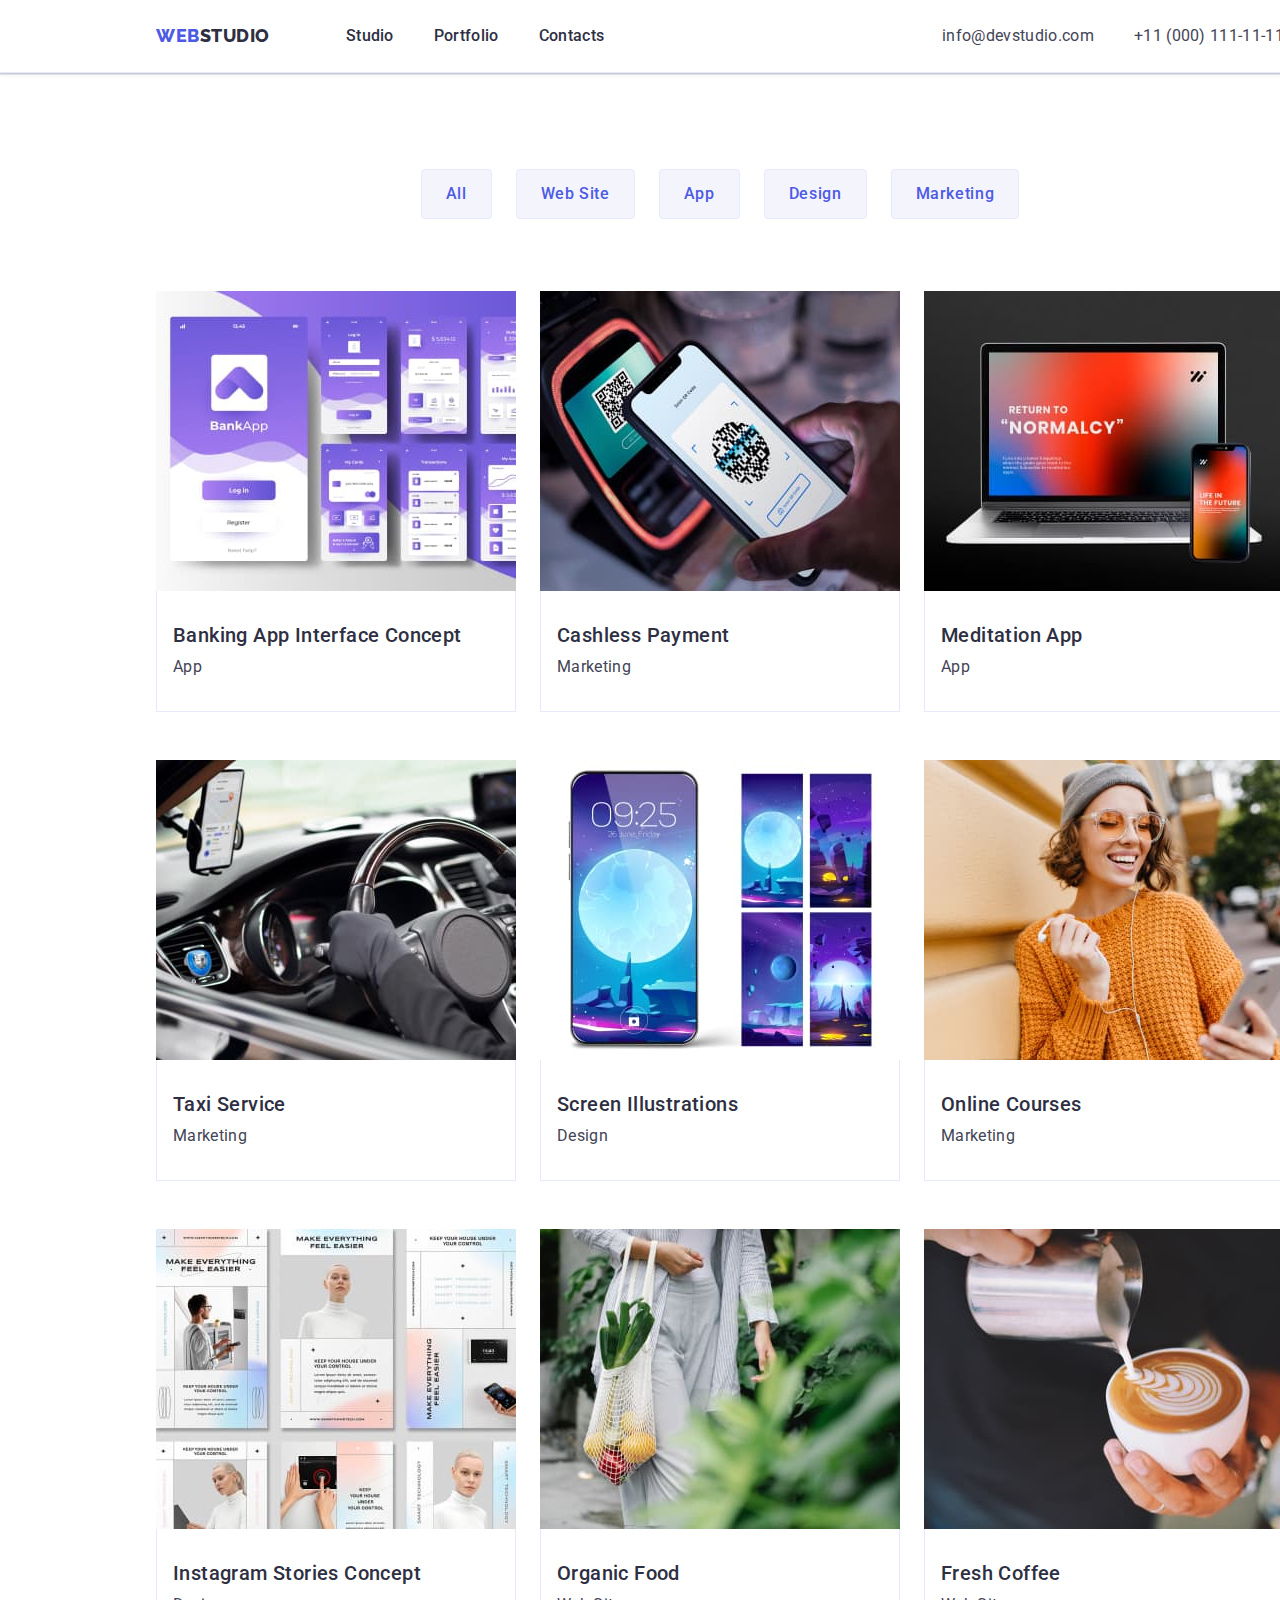
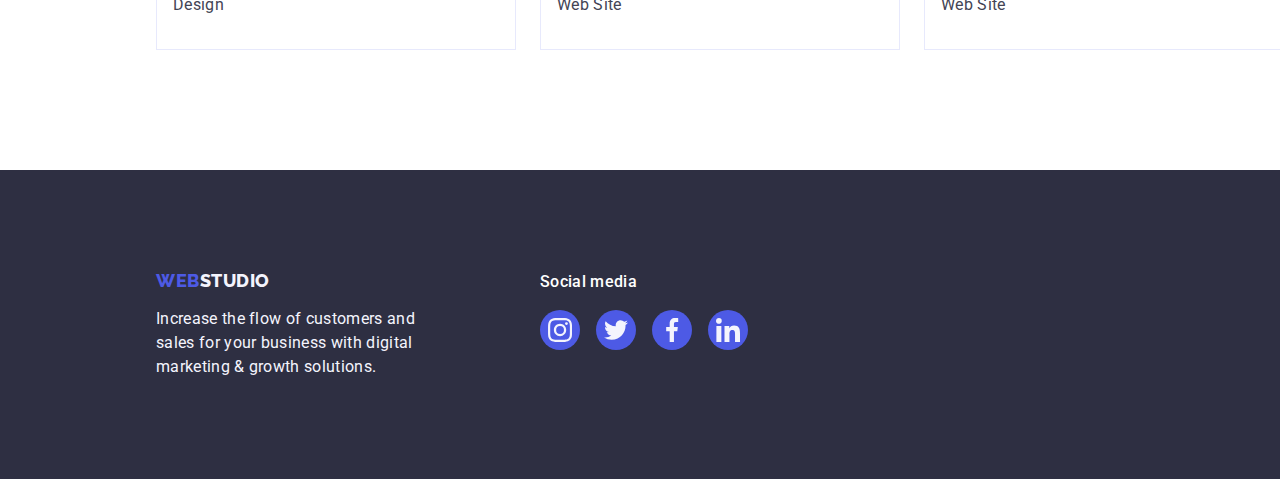
==== portfolio.html @ 5f02b722 "Initial commit" ====
<!DOCTYPE html>
<html lang="en">
  <head>
    <meta charset="UTF-8" />
    <meta http-equiv="X-UA-Compatible" content="IE=edge" />
    <meta name="viewport" content="width=device-width, initial-scale=1.0" />
    <link
      rel="stylesheet"
      href="https://cdnjs.cloudflare.com/ajax/libs/modern-normalize/1.0.0/modern-normalize.min.css"
    />
    <link rel="stylesheet" href="./css/styles.css" />
    <link rel="preconnect" href="https://fonts.googleapis.com" />
    <link rel="preconnect" href="https://fonts.gstatic.com" crossorigin />
    <link
      href="https://fonts.googleapis.com/css2?family=Raleway:wght@800&family=Roboto:wght@400;500;700;900&display=swap"
      rel="stylesheet"
    />
    <title>Document</title>
  </head>
  <body>
    <!-- Header-section -->

    <div class="body-container">
      <header class="header">
        <div class="header-items container">
          <nav class="header-nav">
            <a href="./index.html" class="logo link"
              >Web<span class="logo-studio">Studio</span>
            </a>
            <ul class="nav-list list">
              <li><a href="./index.html" class="link nav-link">Studio</a></li>
              <li>
                <a href="./portfolio.html" class="link nav-link">Portfolio</a>
              </li>
              <li><a href="" class="link nav-link">Contacts</a></li>
            </ul>
          </nav>
          <address class="header-address">
            <ul class="address-list list">
              <li>
                <a href="mailto:info@devstudio.com" class="link address-link"
                  >info@devstudio.com</a
                >
              </li>
              <li>
                <a href="tel:+110001111111" class="link address-link"
                  >+11 (000) 111-11-11</a
                >
              </li>
            </ul>
          </address>
        </div>
      </header>

      <main>
        <!-- Filter Buttons -->

        <section class="filter-button-section">
          <div class="container">
            <h1 hidden>Portfolio</h1>

            <ul class="list filter-button-list">
              <li><button type="button" class="filter-btn">All</button></li>
              <li>
                <button type="button" class="filter-btn">Web Site</button>
              </li>
              <li><button type="button" class="filter-btn">App</button></li>
              <li><button type="button" class="filter-btn">Design</button></li>
              <li>
                <button type="button" class="filter-btn">Marketing</button>
              </li>
            </ul>

            <ul class="list portfolio-card-list">
              <li class="portfolio-card-item">
                <a href="" class="link portfolio-link">
                  <img
                    src="./images/row-1-pc-1-img-1.jpg"
                    alt="banking-app-interface-concept"
                    width="360"
                    height="300"
                  />
                  <div class="card-item-link">
                    <h2 class="portfolio-item-title">
                      Banking App Interface Concept
                    </h2>
                    <p class="text card-text">App</p>
                  </div>
                </a>
              </li>

              <li class="portfolio-card-item">
                <a href="" class="link portfolio-link">
                  <img
                    src="./images/row-1-pc-2-img-2.jpg"
                    alt="cachless-payment"
                    width="360"
                    height="300"
                  />
                  <div class="card-item-link">
                    <h2 class="portfolio-item-title">Cashless Payment</h2>
                    <p class="text card-text">Marketing</p>
                  </div>
                </a>
              </li>
              <li class="portfolio-card-item">
                <a href="" class="link portfolio-link">
                  <img
                    src="./images/row-1-pc-3-img-3.jpg"
                    alt="meditation-app"
                    width="360"
                    height="300"
                  />
                  <div class="card-item-link">
                    <h2 class="portfolio-item-title">Meditation App</h2>
                    <p class="text card-text">App</p>
                  </div>
                </a>
              </li>
              <li class="portfolio-card-item">
                <a href="" class="link portfolio-link">
                  <img
                    src="./images/row-2-pc-1-img-1.jpg"
                    alt="taxi-service"
                    width="360"
                    height="300"
                  />
                  <div class="card-item-link">
                    <h2 class="portfolio-item-title">Taxi Service</h2>
                    <p class="text card-text">Marketing</p>
                  </div>
                </a>
              </li>
              <li class="portfolio-card-item">
                <a href="" class="link portfolio-link">
                  <img
                    src="./images/row-2-pc-2-img-2.jpg"
                    alt="screen-illustrations"
                    width="360"
                    height="300"
                  />
                  <div class="card-item-link">
                    <h2 class="portfolio-item-title">Screen Illustrations</h2>
                    <p class="text card-text">Design</p>
                  </div>
                </a>
              </li>
              <li class="portfolio-card-item">
                <a href="" class="link portfolio-link">
                  <img
                    src="./images/row-2-pc-3-img-3.jpg"
                    alt="online-courses"
                    width="360"
                    height="300"
                  />
                  <div class="card-item-link">
                    <h2 class="portfolio-item-title">Online Courses</h2>
                    <p class="text card-text">Marketing</p>
                  </div>
                </a>
              </li>
              <li class="portfolio-card-item">
                <a href="" class="link portfolio-link">
                  <img
                    src="./images/row-3-pc-1-img-1.jpg"
                    alt="instagram-stories-concept"
                    width="360"
                    height="300"
                  />
                  <div class="card-item-link">
                    <h2 class="portfolio-item-title">
                      Instagram Stories Concept
                    </h2>
                    <p class="text card-text">Design</p>
                  </div>
                </a>
              </li>
              <li class="portfolio-card-item">
                <a href="" class="link portfolio-link">
                  <img
                    src="./images/row-3-pc-2-img-2.jpg"
                    alt="organic-food"
                    width="360"
                    height="300"
                  />
                  <div class="card-item-link">
                    <h2 class="portfolio-item-title">Organic Food</h2>
                    <p class="text card-text">Web Site</p>
                  </div>
                </a>
              </li>
              <li class="portfolio-card-item">
                <a href="" class="link portfolio-link">
                  <img
                    src="./images/row-3-pc-3-img-3.jpg"
                    alt="fresh-coffee"
                    width="360"
                    height="300"
                  />
                  <div class="card-item-link">
                    <h2 class="portfolio-item-title">Fresh Coffee</h2>
                    <p class="text card-text">Web Site</p>
                  </div>
                </a>
              </li>
            </ul>
          </div>
        </section>
      </main>

      <!-- Footer -->

      <footer class="footer">
        <div class="footer-container container">
          <div class="footer-logo-text">
            <a href="./index.html" class="footer-logo link"
              >Web<span class="footer-logo-studio">Studio</span></a
            >
            <p class="text footer-text">
              Increase the flow of customers and sales for your business with
              digital marketing & growth solutions.
            </p>
          </div>

          <div class="footer-social-list">
            <p class="text footer-social-media-text">Social media</p>
            <ul class="footer-icons-list list">
              <li class="social-item">
                <a href="" class="footer-social-link">
                  <svg class="footer-icons" width="24" height="24">
                    <use href="./images/icons.svg#icon-instagram"></use>
                  </svg>
                </a>
              </li>
              <li class="social-item">
                <a href="" class="footer-social-link">
                  <svg class="footer-icons" width="24" height="24">
                    <use href="./images/icons.svg#icon-twitter"></use>
                  </svg>
                </a>
              </li>
              <li class="social-item">
                <a href="" class="footer-social-link">
                  <svg class="footer-icons" width="24" height="24">
                    <use href="./images/icons.svg#icon-facebook"></use>
                  </svg>
                </a>
              </li>
              <li class="social-item">
                <a href="" class="footer-social-link">
                  <svg class="footer-icons" width="24" height="24">
                    <use href="./images/icons.svg#icon-linkedin"></use>
                  </svg>
                </a>
              </li>
            </ul>
          </div>
        </div>
      </footer>
    </div>
  </body>
</html>
---- css/styles.css ----
*,
*::before,
*::after {
  box-sizing: border-box;
}

:root {
  --button-bgc: #4d5ae5;
  --accent-color: #404bbf;
  --dark-color: #2e2f42;
  --text-color: #434455;
  --frame-icon-color: #8e8f99;
  --white-color: #ffffff;
  --light-bgc: #f4f4fd;
  --hairlines: #e7e9fc;
  --green: #31d0aa;
}

body {
  font-family: "Roboto", sans-serif;
  background-color: var(--white-color);
  color: var(--text-color);
}

h1,
h2,
h3,
p {
  margin: 0;
}
.link {
  text-decoration: none;
}

.list {
  list-style: none;
  padding: 0;
  margin: 0;
}

.text {
  font-size: 16px;
  line-height: 1.5;
  letter-spacing: 0.02em;
  color: var(--text-color);
  margin: 0;
}

.section-title {
  font-weight: 700;
  font-size: 36px;
  line-height: 1.1;
  text-align: center;
  letter-spacing: 0.02em;
  text-transform: capitalize;
  color: var(--dark-color);
  margin-bottom: 72px;
}

img {
  display: block;
  max-width: 100%;
  height: auto;
}

.body-container {
  width: 1440px;
  margin: 0 auto;
}

/* HEADER */

.header {
  border-bottom: 1px solid;
  border-bottom-color: var(--hairlines);
  box-shadow: 0px 2px 1px rgba(46, 47, 66, 0.08),
    0px 1px 1px rgba(46, 47, 66, 0.16), 0px 1px 6px rgba(46, 47, 66, 0.08);
}

.header-items {
  display: flex;
  align-items: center;
}

.container {
  width: 1158px;
  margin: 0 auto;
  padding: 0 15px;
}

.header-nav {
  display: flex;
  align-items: center;
}

.logo {
  display: flex;
  font-family: "Raleway", sans-serif;
  font-weight: 800;
  font-size: 18px;
  line-height: 1.17;
  letter-spacing: 0.03em;
  text-transform: uppercase;
  color: var(--button-bgc);
  align-items: center;
  margin-right: 76px;
}

.logo-studio {
  color: var(--dark-color);
}

.nav-list {
  display: flex;
  gap: 40px;
  align-items: center;
}

.nav-link {
  display: block;
  font-weight: 500;
  font-size: 16px;
  line-height: 1.5;
  color: var(--dark-color);
  letter-spacing: 0.02em;
  padding: 24px 0;
}

.header-address {
  display: flex;
  font-style: normal;
  margin-left: auto;
}

.address-list {
  display: flex;
  gap: 40px;
}

.address-link {
  font-size: 16px;
  line-height: 1.5;
  letter-spacing: 0.02em;
  color: var(--text-color);
}

.nav-link:hover,
.nav-link:focus,
.address-link:hover,
.address-link:focus {
  color: var(--accent-color);
}

/* HERO SECTION */

.hero {
  max-width: 1440px;

  background-color: var(--dark-color);
  margin: 0 auto;
  padding: 188px 0;
  background: linear-gradient(rgba(46, 47, 66, 0.7), rgba(46, 47, 66, 0.7)),
    url(../images/background-image-hero/bgi-image-hero.jpg);
  background-repeat: no-repeat;
  background-position: center;
  background-size: cover;
}

.hero-title {
  font-weight: 700;
  font-size: 56px;
  line-height: 1.07;
  max-width: 496px;
  text-align: center;
  letter-spacing: 0.02em;
  color: var(--white-color);
  margin: 0 auto;
}

.hero-button {
  display: block;
  min-width: 169px;
  height: 56px;
  background-color: var(--button-bgc);
  color: var(--white-color);
  font-family: inherit;
  font-weight: 500;
  font-size: 16px;
  line-height: 1.5;
  letter-spacing: 0.04em;
  cursor: pointer;
  box-shadow: 0px 4px 4px rgba(0, 0, 0, 0.15);
  border-radius: 4px;
  border: none;
  padding: 16px 32px;
  margin: 48px auto 0;
}

.hero-button:hover,
.hero-button:focus {
  background-color: var(--accent-color);
}

/* ABOUT SECTION */

.about-section {
  min-width: 1128px;
  padding: 120px 0;
}

.about-section-list {
  display: flex;
  gap: 24px;
}

.about-section-paragraph {
  flex-basis: calc((100% - 72px) / 4);
}

.section-icon {
  display: flex;
  justify-content: center;
  align-items: center;
  background-color: var(--light-bgc);
  border-radius: 4px;
  width: 264px;
  height: 112px;
  margin-bottom: 8px;
}

.about-item-title {
  font-weight: 500;
  font-size: 20px;
  line-height: 1.2;
  letter-spacing: 0.02em;
  color: var(--dark-color);
}

/* PORTFOLIO SECTION */

.portfolio-section {
  padding-bottom: 120px;
}

.portfolio-section-list {
  display: flex;
  gap: 24px;
}

.portfolio-section-card {
  flex-basis: calc((100% - 48px) / 3);
}

/* TEAM SECTION */

.team-section {
  background-color: var(--light-bgc);
  padding: 120px 0;
}

.team-section-list {
  display: flex;
  gap: 24px;
}

.team-item {
  flex-basis: calc((100% - 3 * 24px) / 4);
  text-align: center;
  background-color: var(--white-color);
  box-shadow: 0px 1px 6px rgba(46, 47, 66, 0.08),
    0px 1px 1px rgba(46, 47, 66, 0.16), 0px 2px 1px rgba(46, 47, 66, 0.08);
  border-radius: 0px 0px 4px 4px;
}

.team-member {
  padding: 32px 0;
}

.team-card-title {
  font-weight: 500;
  font-size: 20px;
  line-height: 1.2;
  letter-spacing: 0.02em;
  color: var(--dark-color);
  text-align: center;
  margin-bottom: 8px;
}

.team-member-position {
  text-align: center;
  margin-bottom: 8px;
}

.socials {
  display: flex;
  justify-content: center;
  align-items: center;
  gap: 24px;
}

.socials-link {
  display: flex;
  justify-content: center;
  align-items: center;
  width: 40px;
  height: 40px;
  border-radius: 50%;
  background-color: var(--button-bgc);
  fill: var(--light-bgc);
}

.socials-link:hover,
.socials-link:focus {
  background-color: var(--accent-color);
}

.customers {
  padding: 120px 0;
}

.customers-list {
  display: flex;
  justify-content: center;
  align-items: center;
  gap: 24px;
}

.customers-list-item {
  width: calc((100% - 120px) / 6);
  height: 88px;
}

.customers-item-link {
  display: flex;
  justify-content: center;
  align-items: center;
  border: 1px solid var(--frame-icon-color);
  border-radius: 4px;
  color: var(--frame-icon-color);
  width: 100%;
  height: 100%;
}

.customers-item-link:hover,
.customers-item-link:focus {
  color: var(--accent-color);
  border-color: var(--accent-color);
}

.customers-icon {
  fill: currentColor;
}

/* FOOTER */

.footer {
  background-color: var(--dark-color);
  padding-top: 100px;
  padding-bottom: 100px;
}

.footer-container {
  display: flex;
  align-items: baseline;
}

.footer-logo-text {
  display: block;
  margin-right: 120px;
}

.footer-logo {
  display: inline-block;
  font-family: "Raleway", sans-serif;
  font-weight: 800;
  font-size: 18px;
  line-height: 1.17;
  letter-spacing: 0.03em;
  text-transform: uppercase;
  color: var(--button-bgc);
  margin-bottom: 16px;
}

.footer-logo-studio {
  color: var(--light-bgc);
}

.footer-text {
  max-width: 264px;
  color: var(--light-bgc);
}

.footer-social-media-text {
  font-weight: 500;
  font-size: 16px;
  line-height: 1.5;
  letter-spacing: 0.02em;
  color: var(--white-color);
  margin-bottom: 16px;
}

.footer-social-list {
  width: 208px;
}

.footer-icons-list {
  display: flex;
  gap: 16px;
  align-items: center;
}

.footer-social-link {
  display: flex;
  justify-content: center;
  align-items: center;
  width: 40px;
  height: 40px;
  border-radius: 50%;
  background-color: var(--button-bgc);
}

.footer-social-link:hover,
.footer-social-link:focus {
  background-color: var(--green);
}

.footer-icons {
  fill: var(--light-bgc);
}

/* PORTFOLIO PAGE */

.filter-button-section {
  padding: 96px 0 120px;
}

.filter-button-list {
  display: flex;
  justify-content: center;
  gap: 24px;
  margin-bottom: 72px;
}

.filter-btn {
  padding: 12px 24px;
  background-color: var(--light-bgc);
  border: 1px solid var(--hairlines);
  border-radius: 4px;
  font-family: inherit;
  font-weight: 500;
  font-size: 16px;
  line-height: 1.5;
  letter-spacing: 0.04em;
  color: var(--button-bgc);
  cursor: pointer;
  justify-content: center;
}

.filter-btn:hover,
.filter-btn:focus {
  background-color: var(--accent-color);
  box-shadow: 0px 3px 1px rgba(0, 0, 0, 0.1), 0px 2px 1px rgba(0, 0, 0, 0.08),
    0px 2px 2px rgba(0, 0, 0, 0.12);
  border-color: transparent;
  color: var(--white-color);
}

.portfolio-card-list {
  display: flex;
  flex-wrap: wrap;
  column-gap: 24px;
  row-gap: 48px;
}

.portfolio-card-item {
  width: calc((100% - 48px) / 3);
}

.portfolio-link {
  display: block;
}

.portfolio-link:hover,
.portfolio-link:focus {
  box-shadow: 0px 1px 6px rgba(46, 47, 66, 0.08),
    0px 1px 1px rgba(46, 47, 66, 0.16), 0px 2px 1px rgba(46, 47, 66, 0.08);
}

.card-item-link {
  padding: 32px 16px;
  border: 1px solid var(--hairlines);
  border-top: none;
}

.portfolio-item-title {
  font-weight: 500;
  font-size: 20px;
  line-height: 1.2;
  letter-spacing: 0.02em;
  color: var(--dark-color);
  margin-bottom: 8px;
}
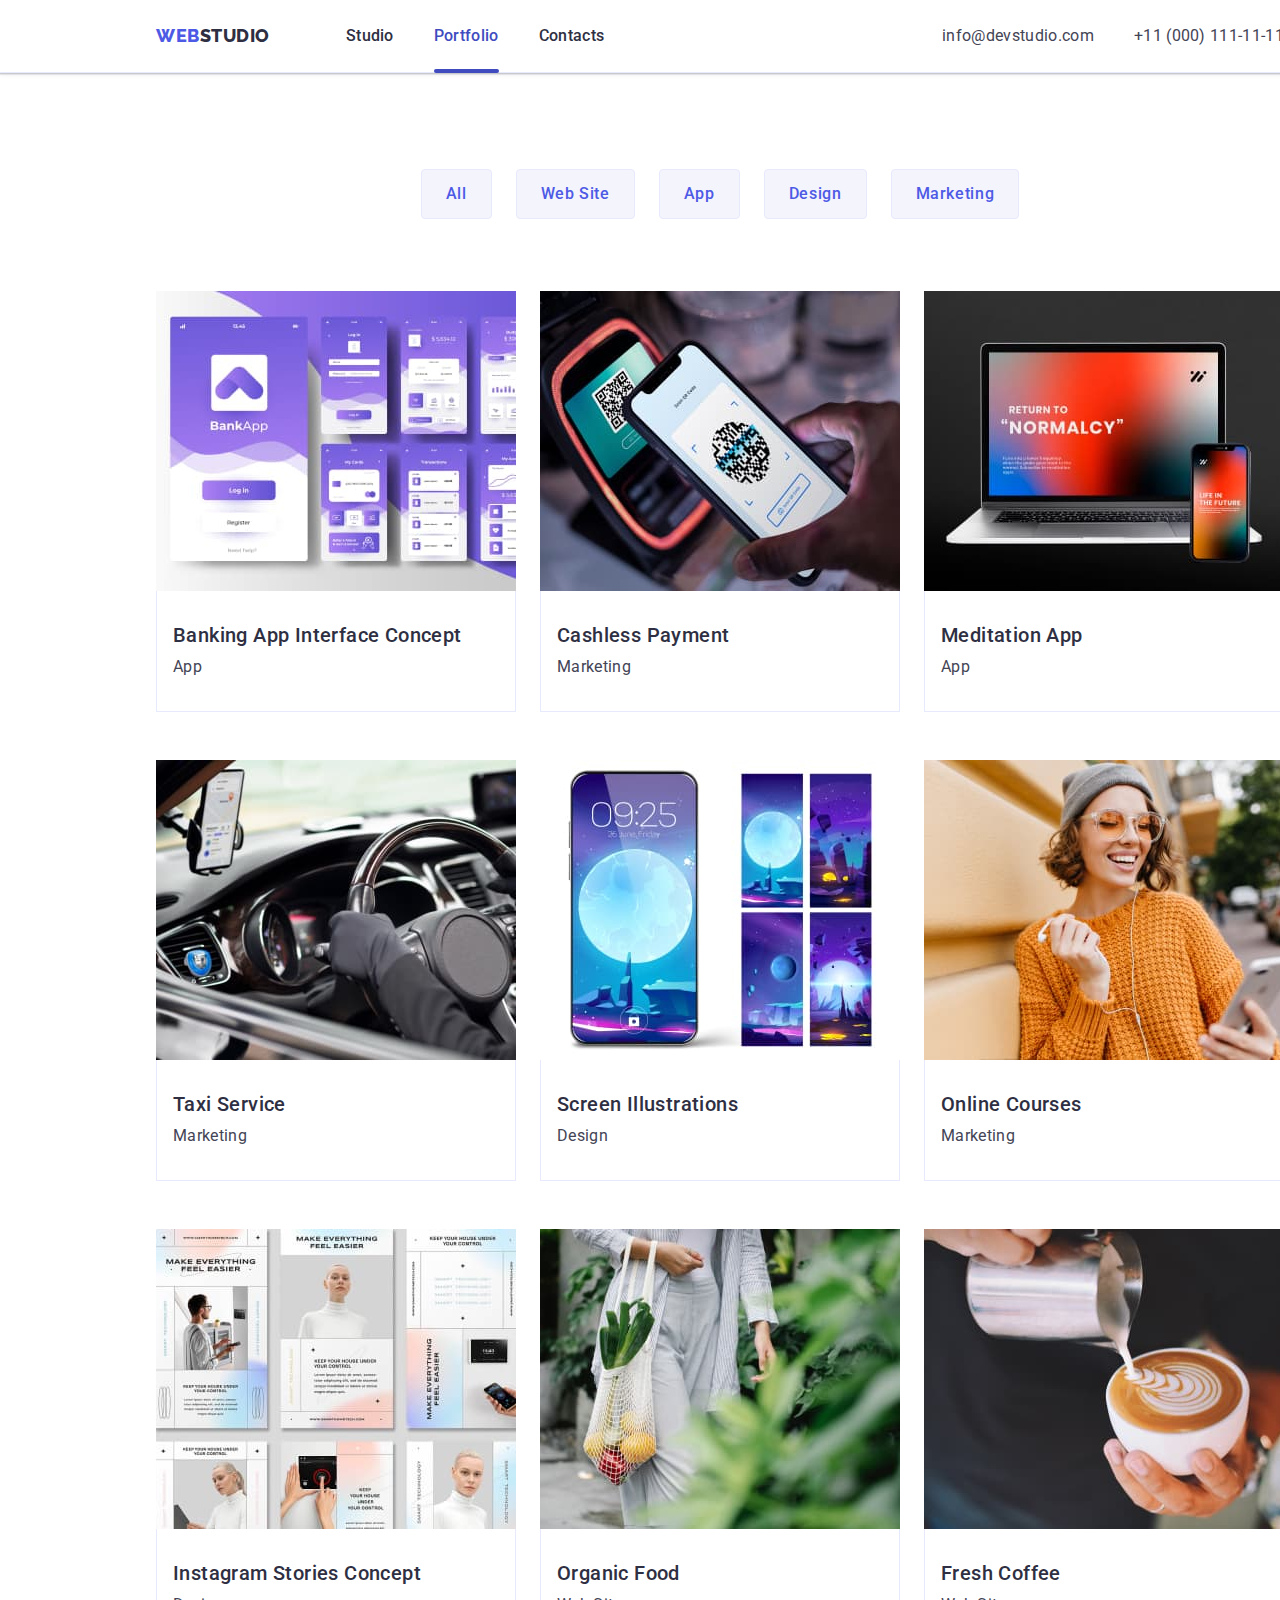
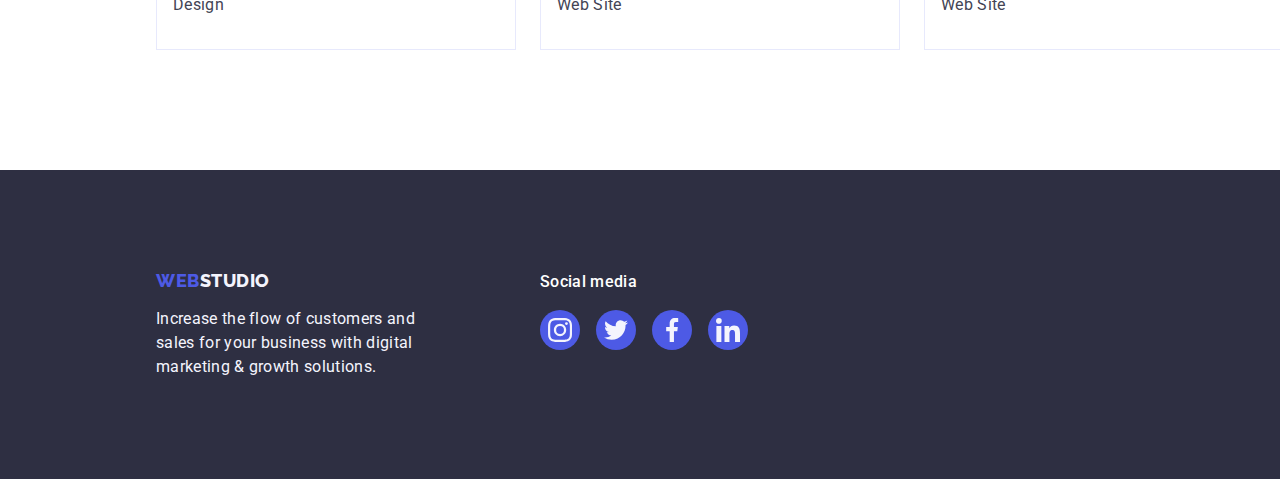
==== commit accd9360: "HW5 before autocheck" ====
--- a/portfolio.html
+++ b/portfolio.html
@@ -30,7 +30,9 @@
             <ul class="nav-list list">
               <li><a href="./index.html" class="link nav-link">Studio</a></li>
               <li>
-                <a href="./portfolio.html" class="link nav-link">Portfolio</a>
+                <a href="./portfolio.html" class="link nav-link active"
+                  >Portfolio</a
+                >
               </li>
               <li><a href="" class="link nav-link">Contacts</a></li>
             </ul>
@@ -74,12 +76,21 @@
             <ul class="list portfolio-card-list">
               <li class="portfolio-card-item">
                 <a href="" class="link portfolio-link">
-                  <img
-                    src="./images/row-1-pc-1-img-1.jpg"
-                    alt="banking-app-interface-concept"
-                    width="360"
-                    height="300"
-                  />
+                  <div class="portfolio-thumb">
+                    <img
+                      src="./images/row-1-pc-1-img-1.jpg"
+                      alt="banking-app-interface-concept"
+                      width="360"
+                      height="300"
+                    />
+                    <div class="overlay">
+                      <p class="overlay-text">
+                        14 Stylish and User-Friendly App Design Concepts · Task
+                        Manager App · Calorie Tracker App · Exotic Fruit
+                        Ecommerce App · Cloud Storage App
+                      </p>
+                    </div>
+                  </div>
                   <div class="card-item-link">
                     <h2 class="portfolio-item-title">
                       Banking App Interface Concept
@@ -91,12 +102,21 @@
 
               <li class="portfolio-card-item">
                 <a href="" class="link portfolio-link">
-                  <img
-                    src="./images/row-1-pc-2-img-2.jpg"
-                    alt="cachless-payment"
-                    width="360"
-                    height="300"
-                  />
+                  <div class="portfolio-thumb">
+                    <img
+                      src="./images/row-1-pc-2-img-2.jpg"
+                      alt="cachless-payment"
+                      width="360"
+                      height="300"
+                    />
+                    <div class="overlay">
+                      <p class="overlay-text">
+                        14 Stylish and User-Friendly App Design Concepts · Task
+                        Manager App · Calorie Tracker App · Exotic Fruit
+                        Ecommerce App · Cloud Storage App
+                      </p>
+                    </div>
+                  </div>
                   <div class="card-item-link">
                     <h2 class="portfolio-item-title">Cashless Payment</h2>
                     <p class="text card-text">Marketing</p>
@@ -105,12 +125,21 @@
               </li>
               <li class="portfolio-card-item">
                 <a href="" class="link portfolio-link">
-                  <img
-                    src="./images/row-1-pc-3-img-3.jpg"
-                    alt="meditation-app"
-                    width="360"
-                    height="300"
-                  />
+                  <div class="portfolio-thumb">
+                    <img
+                      src="./images/row-1-pc-3-img-3.jpg"
+                      alt="meditation-app"
+                      width="360"
+                      height="300"
+                    />
+                    <div class="overlay">
+                      <p class="overlay-text">
+                        14 Stylish and User-Friendly App Design Concepts · Task
+                        Manager App · Calorie Tracker App · Exotic Fruit
+                        Ecommerce App · Cloud Storage App
+                      </p>
+                    </div>
+                  </div>
                   <div class="card-item-link">
                     <h2 class="portfolio-item-title">Meditation App</h2>
                     <p class="text card-text">App</p>
@@ -119,12 +148,21 @@
               </li>
               <li class="portfolio-card-item">
                 <a href="" class="link portfolio-link">
-                  <img
-                    src="./images/row-2-pc-1-img-1.jpg"
-                    alt="taxi-service"
-                    width="360"
-                    height="300"
-                  />
+                  <div class="portfolio-thumb">
+                    <img
+                      src="./images/row-2-pc-1-img-1.jpg"
+                      alt="taxi-service"
+                      width="360"
+                      height="300"
+                    />
+                    <div class="overlay">
+                      <p class="overlay-text">
+                        14 Stylish and User-Friendly App Design Concepts · Task
+                        Manager App · Calorie Tracker App · Exotic Fruit
+                        Ecommerce App · Cloud Storage App
+                      </p>
+                    </div>
+                  </div>
                   <div class="card-item-link">
                     <h2 class="portfolio-item-title">Taxi Service</h2>
                     <p class="text card-text">Marketing</p>
@@ -133,12 +171,21 @@
               </li>
               <li class="portfolio-card-item">
                 <a href="" class="link portfolio-link">
-                  <img
-                    src="./images/row-2-pc-2-img-2.jpg"
-                    alt="screen-illustrations"
-                    width="360"
-                    height="300"
-                  />
+                  <div class="portfolio-thumb">
+                    <img
+                      src="./images/row-2-pc-2-img-2.jpg"
+                      alt="screen-illustrations"
+                      width="360"
+                      height="300"
+                    />
+                    <div class="overlay">
+                      <p class="overlay-text">
+                        14 Stylish and User-Friendly App Design Concepts · Task
+                        Manager App · Calorie Tracker App · Exotic Fruit
+                        Ecommerce App · Cloud Storage App
+                      </p>
+                    </div>
+                  </div>
                   <div class="card-item-link">
                     <h2 class="portfolio-item-title">Screen Illustrations</h2>
                     <p class="text card-text">Design</p>
@@ -147,12 +194,21 @@
               </li>
               <li class="portfolio-card-item">
                 <a href="" class="link portfolio-link">
-                  <img
-                    src="./images/row-2-pc-3-img-3.jpg"
-                    alt="online-courses"
-                    width="360"
-                    height="300"
-                  />
+                  <div class="portfolio-thumb">
+                    <img
+                      src="./images/row-2-pc-3-img-3.jpg"
+                      alt="online-courses"
+                      width="360"
+                      height="300"
+                    />
+                    <div class="overlay">
+                      <p class="overlay-text">
+                        14 Stylish and User-Friendly App Design Concepts · Task
+                        Manager App · Calorie Tracker App · Exotic Fruit
+                        Ecommerce App · Cloud Storage App
+                      </p>
+                    </div>
+                  </div>
                   <div class="card-item-link">
                     <h2 class="portfolio-item-title">Online Courses</h2>
                     <p class="text card-text">Marketing</p>
@@ -161,12 +217,21 @@
               </li>
               <li class="portfolio-card-item">
                 <a href="" class="link portfolio-link">
-                  <img
-                    src="./images/row-3-pc-1-img-1.jpg"
-                    alt="instagram-stories-concept"
-                    width="360"
-                    height="300"
-                  />
+                  <div class="portfolio-thumb">
+                    <img
+                      src="./images/row-3-pc-1-img-1.jpg"
+                      alt="instagram-stories-concept"
+                      width="360"
+                      height="300"
+                    />
+                    <div class="overlay">
+                      <p class="overlay-text">
+                        14 Stylish and User-Friendly App Design Concepts · Task
+                        Manager App · Calorie Tracker App · Exotic Fruit
+                        Ecommerce App · Cloud Storage App
+                      </p>
+                    </div>
+                  </div>
                   <div class="card-item-link">
                     <h2 class="portfolio-item-title">
                       Instagram Stories Concept
@@ -177,12 +242,21 @@
               </li>
               <li class="portfolio-card-item">
                 <a href="" class="link portfolio-link">
-                  <img
-                    src="./images/row-3-pc-2-img-2.jpg"
-                    alt="organic-food"
-                    width="360"
-                    height="300"
-                  />
+                  <div class="portfolio-thumb">
+                    <img
+                      src="./images/row-3-pc-2-img-2.jpg"
+                      alt="organic-food"
+                      width="360"
+                      height="300"
+                    />
+                    <div class="overlay">
+                      <p class="overlay-text">
+                        14 Stylish and User-Friendly App Design Concepts · Task
+                        Manager App · Calorie Tracker App · Exotic Fruit
+                        Ecommerce App · Cloud Storage App
+                      </p>
+                    </div>
+                  </div>
                   <div class="card-item-link">
                     <h2 class="portfolio-item-title">Organic Food</h2>
                     <p class="text card-text">Web Site</p>
@@ -191,12 +265,21 @@
               </li>
               <li class="portfolio-card-item">
                 <a href="" class="link portfolio-link">
-                  <img
-                    src="./images/row-3-pc-3-img-3.jpg"
-                    alt="fresh-coffee"
-                    width="360"
-                    height="300"
-                  />
+                  <div class="portfolio-thumb">
+                    <img
+                      src="./images/row-3-pc-3-img-3.jpg"
+                      alt="fresh-coffee"
+                      width="360"
+                      height="300"
+                    />
+                    <div class="overlay">
+                      <p class="overlay-text">
+                        14 Stylish and User-Friendly App Design Concepts · Task
+                        Manager App · Calorie Tracker App · Exotic Fruit
+                        Ecommerce App · Cloud Storage App
+                      </p>
+                    </div>
+                  </div>
                   <div class="card-item-link">
                     <h2 class="portfolio-item-title">Fresh Coffee</h2>
                     <p class="text card-text">Web Site</p>
--- a/css/styles.css
+++ b/css/styles.css
@@ -5,6 +5,8 @@
 }
 
 :root {
+  /* Colors */
+
   --button-bgc: #4d5ae5;
   --accent-color: #404bbf;
   --dark-color: #2e2f42;
@@ -13,7 +15,12 @@
   --white-color: #ffffff;
   --light-bgc: #f4f4fd;
   --hairlines: #e7e9fc;
+  --modal-bgc: #fcfcfc;
   --green: #31d0aa;
+
+  /* Other */
+
+  --modal-idx: 100;
 }
 
 body {
@@ -118,37 +125,61 @@
 
 .nav-link {
   display: block;
+  position: relative;
   font-weight: 500;
   font-size: 16px;
   line-height: 1.5;
   color: var(--dark-color);
   letter-spacing: 0.02em;
   padding: 24px 0;
-}
-
-.header-address {
-  display: flex;
-  font-style: normal;
-  margin-left: auto;
-}
-
-.address-list {
-  display: flex;
-  gap: 40px;
-}
-
-.address-link {
-  font-size: 16px;
-  line-height: 1.5;
-  letter-spacing: 0.02em;
-  color: var(--text-color);
-}
-
+
+  transition-property: color, background-color;
+
+  transition-duration: 250ms;
+  transition-timing-function: cubic-bezier(0.4, 0, 0.2, 1);
+}
+
+.nav-link.active {
+  color: var(--accent-color);
+}
 .nav-link:hover,
 .nav-link:focus,
 .address-link:hover,
 .address-link:focus {
   color: var(--accent-color);
+}
+
+.nav-link::after {
+  display: block;
+  position: absolute;
+  content: " ";
+  bottom: -1px;
+  left: 0;
+  width: 100%;
+  height: 4px;
+  border-radius: 2px;
+}
+
+.nav-link.active::after {
+  background-color: var(--accent-color);
+}
+
+.header-address {
+  display: flex;
+  font-style: normal;
+  margin-left: auto;
+}
+
+.address-list {
+  display: flex;
+  gap: 40px;
+}
+
+.address-link {
+  font-size: 16px;
+  line-height: 1.5;
+  letter-spacing: 0.02em;
+  color: var(--text-color);
 }
 
 /* HERO SECTION */
@@ -194,6 +225,11 @@
   border: none;
   padding: 16px 32px;
   margin: 48px auto 0;
+
+  transition-property: color, background-color, box-shadow;
+
+  transition-duration: 250ms;
+  transition-timing-function: cubic-bezier(0.4, 0, 0.2, 1);
 }
 
 .hero-button:hover,
@@ -307,6 +343,11 @@
   border-radius: 50%;
   background-color: var(--button-bgc);
   fill: var(--light-bgc);
+
+  transition-property: color, background-color;
+
+  transition-duration: 250ms;
+  transition-timing-function: cubic-bezier(0.4, 0, 0.2, 1);
 }
 
 .socials-link:hover,
@@ -339,6 +380,11 @@
   color: var(--frame-icon-color);
   width: 100%;
   height: 100%;
+
+  transition-property: color, background-color;
+
+  transition-duration: 250ms;
+  transition-timing-function: cubic-bezier(0.4, 0, 0.2, 1);
 }
 
 .customers-item-link:hover,
@@ -417,6 +463,11 @@
   height: 40px;
   border-radius: 50%;
   background-color: var(--button-bgc);
+
+  transition-property: color, background-color, box-shadow;
+
+  transition-duration: 250ms;
+  transition-timing-function: cubic-bezier(0.4, 0, 0.2, 1);
 }
 
 .footer-social-link:hover,
@@ -454,6 +505,11 @@
   color: var(--button-bgc);
   cursor: pointer;
   justify-content: center;
+
+  transition-property: color, background-color, box-shadow;
+
+  transition-duration: 250ms;
+  transition-timing-function: cubic-bezier(0.4, 0, 0.2, 1);
 }
 
 .filter-btn:hover,
@@ -478,6 +534,11 @@
 
 .portfolio-link {
   display: block;
+
+  transition-property: color, background-color, box-shadow;
+
+  transition-duration: 250ms;
+  transition-timing-function: cubic-bezier(0.4, 0, 0.2, 1);
 }
 
 .portfolio-link:hover,
@@ -486,6 +547,35 @@
     0px 1px 1px rgba(46, 47, 66, 0.16), 0px 2px 1px rgba(46, 47, 66, 0.08);
 }
 
+.portfolio-thumb {
+  position: relative;
+  overflow: hidden;
+}
+
+/* Overlay */
+
+.overlay {
+  position: absolute;
+  top: 0;
+  left: 0;
+  transform: translateY(100%);
+
+  color: var(--light-bgc);
+  background-color: var(--button-bgc);
+  padding: 40px 32px 0;
+  width: 100%;
+  height: 100%;
+
+  transition: transform 250ms;
+}
+
+.portfolio-link:hover .overlay {
+  transform: translateY(0%);
+}
+
+/* .overlay-text {
+} */
+
 .card-item-link {
   padding: 32px 16px;
   border: 1px solid var(--hairlines);
@@ -500,3 +590,69 @@
   color: var(--dark-color);
   margin-bottom: 8px;
 }
+
+/* Modal window */
+
+.backdrop {
+  position: fixed;
+  z-index: var(--modal-idx);
+  top: 0;
+  left: 0;
+  width: 100%;
+  height: 100%;
+  background-color: rgba(46, 47, 66, 0.4);
+
+  opacity: 1;
+  visibility: visible;
+  pointer-events: initial;
+
+  transition: opacity 250ms, visibility 250ms;
+}
+
+.backdrop.is-hidden {
+  opacity: 0;
+  visibility: hidden;
+  pointer-events: none;
+  transition-delay: 350ms;
+}
+
+.modal {
+  position: absolute;
+  top: calc(50%);
+  left: calc(50%);
+  transform: translate(-50%, -50%);
+  width: 408px;
+  height: 584px;
+  background-color: var(--modal-bgc);
+  box-shadow: 0px 1px 1px rgba(0, 0, 0, 0.14), 0px 1px 3px rgba(0, 0, 0, 0.12),
+    0px 2px 1px rgba(0, 0, 0, 0.2);
+  border-radius: 4px;
+
+  transition: opacity 250ms ease-in, transform 250ms ease-in;
+  transition-delay: 300ms;
+}
+
+.backdrop.is-hidden .modal {
+  opacity: 0;
+  transform: translate(-50%, -70%);
+  transition-delay: 0ms;
+}
+
+.modal-close-btn {
+  position: absolute;
+  display: flex;
+  justify-content: center;
+  align-items: center;
+  padding: 0;
+  width: 24px;
+  height: 24px;
+  border-radius: 50%;
+  background-color: var(--hairlines);
+  border: 1px solid rgba(0, 0, 0, 0.1);
+  top: 24px;
+  right: 24px;
+}
+
+.modal-close-icon {
+  fill: var(--dark-color);
+}
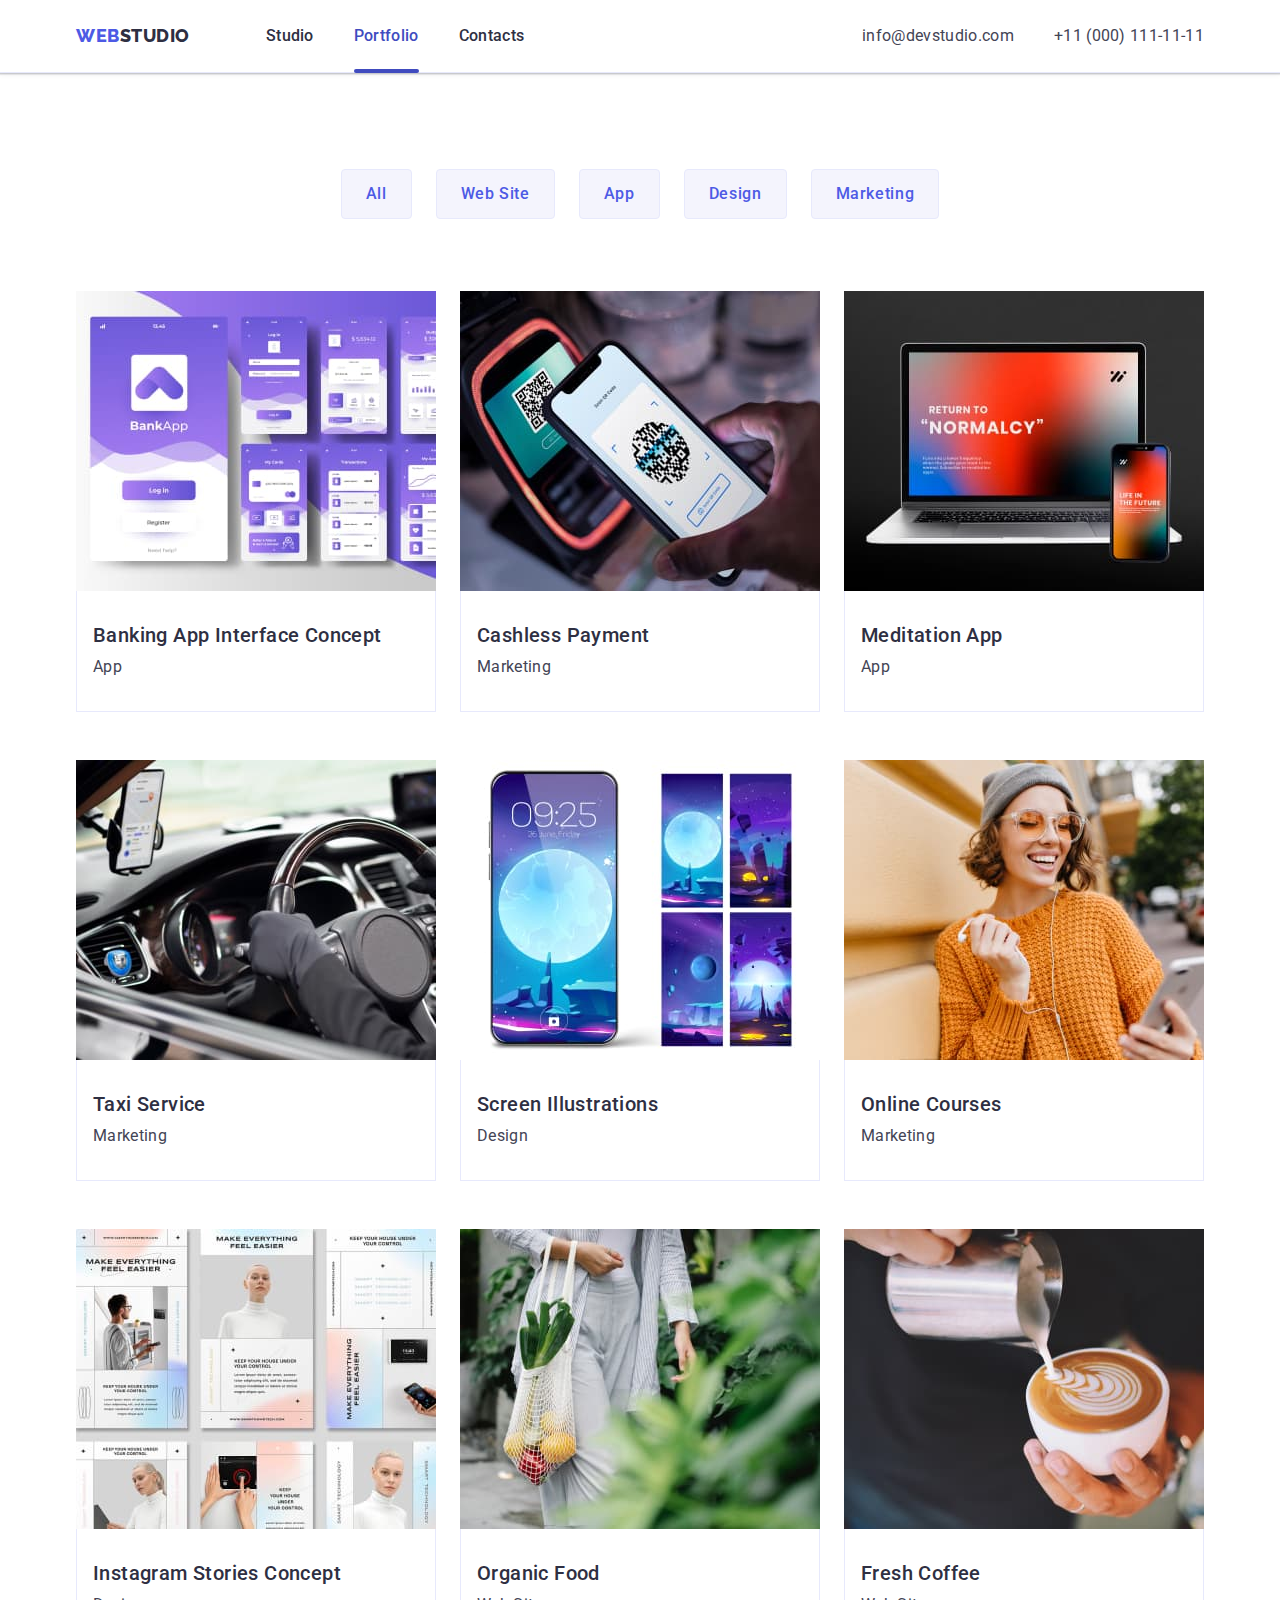
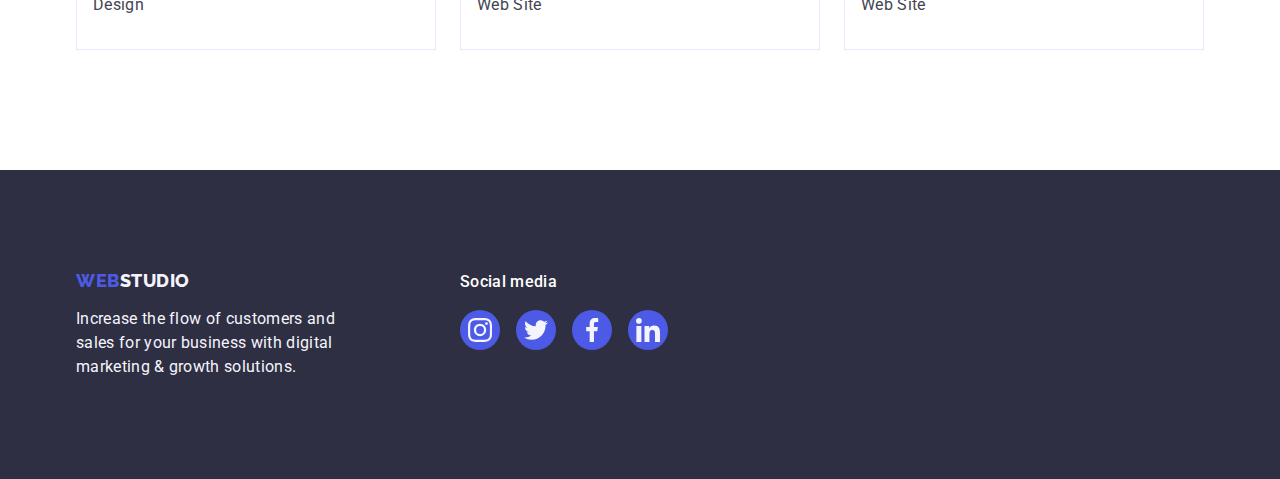
==== commit cf6773a5: "HW5 final ver." ====
--- a/portfolio.html
+++ b/portfolio.html
@@ -20,326 +20,324 @@
   <body>
     <!-- Header-section -->
 
-    <div class="body-container">
-      <header class="header">
-        <div class="header-items container">
-          <nav class="header-nav">
-            <a href="./index.html" class="logo link"
-              >Web<span class="logo-studio">Studio</span>
-            </a>
-            <ul class="nav-list list">
-              <li><a href="./index.html" class="link nav-link">Studio</a></li>
-              <li>
-                <a href="./portfolio.html" class="link nav-link active"
-                  >Portfolio</a
-                >
-              </li>
-              <li><a href="" class="link nav-link">Contacts</a></li>
-            </ul>
-          </nav>
-          <address class="header-address">
-            <ul class="address-list list">
-              <li>
-                <a href="mailto:info@devstudio.com" class="link address-link"
-                  >info@devstudio.com</a
-                >
-              </li>
-              <li>
-                <a href="tel:+110001111111" class="link address-link"
-                  >+11 (000) 111-11-11</a
-                >
-              </li>
-            </ul>
-          </address>
+    <header class="header">
+      <div class="header-items container">
+        <nav class="header-nav">
+          <a href="./index.html" class="logo link"
+            >Web<span class="logo-studio">Studio</span>
+          </a>
+          <ul class="nav-list list">
+            <li><a href="./index.html" class="link nav-link">Studio</a></li>
+            <li>
+              <a href="./portfolio.html" class="link nav-link active"
+                >Portfolio</a
+              >
+            </li>
+            <li><a href="" class="link nav-link">Contacts</a></li>
+          </ul>
+        </nav>
+        <address class="header-address">
+          <ul class="address-list list">
+            <li>
+              <a href="mailto:info@devstudio.com" class="link address-link"
+                >info@devstudio.com</a
+              >
+            </li>
+            <li>
+              <a href="tel:+110001111111" class="link address-link"
+                >+11 (000) 111-11-11</a
+              >
+            </li>
+          </ul>
+        </address>
+      </div>
+    </header>
+
+    <main>
+      <!-- Filter Buttons -->
+
+      <section class="filter-button-section">
+        <div class="container">
+          <h1 hidden>Portfolio</h1>
+
+          <ul class="list filter-button-list">
+            <li><button type="button" class="filter-btn">All</button></li>
+            <li>
+              <button type="button" class="filter-btn">Web Site</button>
+            </li>
+            <li><button type="button" class="filter-btn">App</button></li>
+            <li><button type="button" class="filter-btn">Design</button></li>
+            <li>
+              <button type="button" class="filter-btn">Marketing</button>
+            </li>
+          </ul>
+
+          <ul class="list portfolio-card-list">
+            <li class="portfolio-card-item">
+              <a href="" class="link portfolio-link">
+                <div class="portfolio-thumb">
+                  <img
+                    src="./images/row-1-pc-1-img-1.jpg"
+                    alt="banking-app-interface-concept"
+                    width="360"
+                    height="300"
+                  />
+                  <!-- <div class="overlay"> -->
+                  <p class="overlay-text">
+                    14 Stylish and User-Friendly App Design Concepts · Task
+                    Manager App · Calorie Tracker App · Exotic Fruit Ecommerce
+                    App · Cloud Storage App
+                  </p>
+                  <!-- </div> -->
+                </div>
+                <div class="card-item-link">
+                  <h2 class="portfolio-item-title">
+                    Banking App Interface Concept
+                  </h2>
+                  <p class="text card-text">App</p>
+                </div>
+              </a>
+            </li>
+
+            <li class="portfolio-card-item">
+              <a href="" class="link portfolio-link">
+                <div class="portfolio-thumb">
+                  <img
+                    src="./images/row-1-pc-2-img-2.jpg"
+                    alt="cachless-payment"
+                    width="360"
+                    height="300"
+                  />
+                  <!-- <div class="overlay"> -->
+                  <p class="overlay-text">
+                    14 Stylish and User-Friendly App Design Concepts · Task
+                    Manager App · Calorie Tracker App · Exotic Fruit Ecommerce
+                    App · Cloud Storage App
+                  </p>
+                  <!-- </div> -->
+                </div>
+                <div class="card-item-link">
+                  <h2 class="portfolio-item-title">Cashless Payment</h2>
+                  <p class="text card-text">Marketing</p>
+                </div>
+              </a>
+            </li>
+            <li class="portfolio-card-item">
+              <a href="" class="link portfolio-link">
+                <div class="portfolio-thumb">
+                  <img
+                    src="./images/row-1-pc-3-img-3.jpg"
+                    alt="meditation-app"
+                    width="360"
+                    height="300"
+                  />
+                  <!-- <div class="overlay"> -->
+                  <p class="overlay-text">
+                    14 Stylish and User-Friendly App Design Concepts · Task
+                    Manager App · Calorie Tracker App · Exotic Fruit Ecommerce
+                    App · Cloud Storage App
+                  </p>
+                  <!-- </div> -->
+                </div>
+                <div class="card-item-link">
+                  <h2 class="portfolio-item-title">Meditation App</h2>
+                  <p class="text card-text">App</p>
+                </div>
+              </a>
+            </li>
+            <li class="portfolio-card-item">
+              <a href="" class="link portfolio-link">
+                <div class="portfolio-thumb">
+                  <img
+                    src="./images/row-2-pc-1-img-1.jpg"
+                    alt="taxi-service"
+                    width="360"
+                    height="300"
+                  />
+                  <!-- <div class="overlay"> -->
+                  <p class="overlay-text">
+                    14 Stylish and User-Friendly App Design Concepts · Task
+                    Manager App · Calorie Tracker App · Exotic Fruit Ecommerce
+                    App · Cloud Storage App
+                  </p>
+                  <!-- </div> -->
+                </div>
+                <div class="card-item-link">
+                  <h2 class="portfolio-item-title">Taxi Service</h2>
+                  <p class="text card-text">Marketing</p>
+                </div>
+              </a>
+            </li>
+            <li class="portfolio-card-item">
+              <a href="" class="link portfolio-link">
+                <div class="portfolio-thumb">
+                  <img
+                    src="./images/row-2-pc-2-img-2.jpg"
+                    alt="screen-illustrations"
+                    width="360"
+                    height="300"
+                  />
+                  <!-- <div class="overlay"> -->
+                  <p class="overlay-text">
+                    14 Stylish and User-Friendly App Design Concepts · Task
+                    Manager App · Calorie Tracker App · Exotic Fruit Ecommerce
+                    App · Cloud Storage App
+                  </p>
+                  <!-- </div> -->
+                </div>
+                <div class="card-item-link">
+                  <h2 class="portfolio-item-title">Screen Illustrations</h2>
+                  <p class="text card-text">Design</p>
+                </div>
+              </a>
+            </li>
+            <li class="portfolio-card-item">
+              <a href="" class="link portfolio-link">
+                <div class="portfolio-thumb">
+                  <img
+                    src="./images/row-2-pc-3-img-3.jpg"
+                    alt="online-courses"
+                    width="360"
+                    height="300"
+                  />
+                  <!-- <div class="overlay"> -->
+                  <p class="overlay-text">
+                    14 Stylish and User-Friendly App Design Concepts · Task
+                    Manager App · Calorie Tracker App · Exotic Fruit Ecommerce
+                    App · Cloud Storage App
+                  </p>
+                  <!-- </div> -->
+                </div>
+                <div class="card-item-link">
+                  <h2 class="portfolio-item-title">Online Courses</h2>
+                  <p class="text card-text">Marketing</p>
+                </div>
+              </a>
+            </li>
+            <li class="portfolio-card-item">
+              <a href="" class="link portfolio-link">
+                <div class="portfolio-thumb">
+                  <img
+                    src="./images/row-3-pc-1-img-1.jpg"
+                    alt="instagram-stories-concept"
+                    width="360"
+                    height="300"
+                  />
+                  <!-- <div class="overlay"> -->
+                  <p class="overlay-text">
+                    14 Stylish and User-Friendly App Design Concepts · Task
+                    Manager App · Calorie Tracker App · Exotic Fruit Ecommerce
+                    App · Cloud Storage App
+                  </p>
+                  <!-- </div> -->
+                </div>
+                <div class="card-item-link">
+                  <h2 class="portfolio-item-title">
+                    Instagram Stories Concept
+                  </h2>
+                  <p class="text card-text">Design</p>
+                </div>
+              </a>
+            </li>
+            <li class="portfolio-card-item">
+              <a href="" class="link portfolio-link">
+                <div class="portfolio-thumb">
+                  <img
+                    src="./images/row-3-pc-2-img-2.jpg"
+                    alt="organic-food"
+                    width="360"
+                    height="300"
+                  />
+                  <!-- <div class="overlay"> -->
+                  <p class="overlay-text">
+                    14 Stylish and User-Friendly App Design Concepts · Task
+                    Manager App · Calorie Tracker App · Exotic Fruit Ecommerce
+                    App · Cloud Storage App
+                  </p>
+                  <!-- </div> -->
+                </div>
+                <div class="card-item-link">
+                  <h2 class="portfolio-item-title">Organic Food</h2>
+                  <p class="text card-text">Web Site</p>
+                </div>
+              </a>
+            </li>
+            <li class="portfolio-card-item">
+              <a href="" class="link portfolio-link">
+                <div class="portfolio-thumb">
+                  <img
+                    src="./images/row-3-pc-3-img-3.jpg"
+                    alt="fresh-coffee"
+                    width="360"
+                    height="300"
+                  />
+                  <!-- <div class="overlay"> -->
+                  <p class="overlay-text">
+                    14 Stylish and User-Friendly App Design Concepts · Task
+                    Manager App · Calorie Tracker App · Exotic Fruit Ecommerce
+                    App · Cloud Storage App
+                  </p>
+                  <!-- </div> -->
+                </div>
+                <div class="card-item-link">
+                  <h2 class="portfolio-item-title">Fresh Coffee</h2>
+                  <p class="text card-text">Web Site</p>
+                </div>
+              </a>
+            </li>
+          </ul>
         </div>
-      </header>
-
-      <main>
-        <!-- Filter Buttons -->
-
-        <section class="filter-button-section">
-          <div class="container">
-            <h1 hidden>Portfolio</h1>
-
-            <ul class="list filter-button-list">
-              <li><button type="button" class="filter-btn">All</button></li>
-              <li>
-                <button type="button" class="filter-btn">Web Site</button>
-              </li>
-              <li><button type="button" class="filter-btn">App</button></li>
-              <li><button type="button" class="filter-btn">Design</button></li>
-              <li>
-                <button type="button" class="filter-btn">Marketing</button>
-              </li>
-            </ul>
-
-            <ul class="list portfolio-card-list">
-              <li class="portfolio-card-item">
-                <a href="" class="link portfolio-link">
-                  <div class="portfolio-thumb">
-                    <img
-                      src="./images/row-1-pc-1-img-1.jpg"
-                      alt="banking-app-interface-concept"
-                      width="360"
-                      height="300"
-                    />
-                    <div class="overlay">
-                      <p class="overlay-text">
-                        14 Stylish and User-Friendly App Design Concepts · Task
-                        Manager App · Calorie Tracker App · Exotic Fruit
-                        Ecommerce App · Cloud Storage App
-                      </p>
-                    </div>
-                  </div>
-                  <div class="card-item-link">
-                    <h2 class="portfolio-item-title">
-                      Banking App Interface Concept
-                    </h2>
-                    <p class="text card-text">App</p>
-                  </div>
-                </a>
-              </li>
-
-              <li class="portfolio-card-item">
-                <a href="" class="link portfolio-link">
-                  <div class="portfolio-thumb">
-                    <img
-                      src="./images/row-1-pc-2-img-2.jpg"
-                      alt="cachless-payment"
-                      width="360"
-                      height="300"
-                    />
-                    <div class="overlay">
-                      <p class="overlay-text">
-                        14 Stylish and User-Friendly App Design Concepts · Task
-                        Manager App · Calorie Tracker App · Exotic Fruit
-                        Ecommerce App · Cloud Storage App
-                      </p>
-                    </div>
-                  </div>
-                  <div class="card-item-link">
-                    <h2 class="portfolio-item-title">Cashless Payment</h2>
-                    <p class="text card-text">Marketing</p>
-                  </div>
-                </a>
-              </li>
-              <li class="portfolio-card-item">
-                <a href="" class="link portfolio-link">
-                  <div class="portfolio-thumb">
-                    <img
-                      src="./images/row-1-pc-3-img-3.jpg"
-                      alt="meditation-app"
-                      width="360"
-                      height="300"
-                    />
-                    <div class="overlay">
-                      <p class="overlay-text">
-                        14 Stylish and User-Friendly App Design Concepts · Task
-                        Manager App · Calorie Tracker App · Exotic Fruit
-                        Ecommerce App · Cloud Storage App
-                      </p>
-                    </div>
-                  </div>
-                  <div class="card-item-link">
-                    <h2 class="portfolio-item-title">Meditation App</h2>
-                    <p class="text card-text">App</p>
-                  </div>
-                </a>
-              </li>
-              <li class="portfolio-card-item">
-                <a href="" class="link portfolio-link">
-                  <div class="portfolio-thumb">
-                    <img
-                      src="./images/row-2-pc-1-img-1.jpg"
-                      alt="taxi-service"
-                      width="360"
-                      height="300"
-                    />
-                    <div class="overlay">
-                      <p class="overlay-text">
-                        14 Stylish and User-Friendly App Design Concepts · Task
-                        Manager App · Calorie Tracker App · Exotic Fruit
-                        Ecommerce App · Cloud Storage App
-                      </p>
-                    </div>
-                  </div>
-                  <div class="card-item-link">
-                    <h2 class="portfolio-item-title">Taxi Service</h2>
-                    <p class="text card-text">Marketing</p>
-                  </div>
-                </a>
-              </li>
-              <li class="portfolio-card-item">
-                <a href="" class="link portfolio-link">
-                  <div class="portfolio-thumb">
-                    <img
-                      src="./images/row-2-pc-2-img-2.jpg"
-                      alt="screen-illustrations"
-                      width="360"
-                      height="300"
-                    />
-                    <div class="overlay">
-                      <p class="overlay-text">
-                        14 Stylish and User-Friendly App Design Concepts · Task
-                        Manager App · Calorie Tracker App · Exotic Fruit
-                        Ecommerce App · Cloud Storage App
-                      </p>
-                    </div>
-                  </div>
-                  <div class="card-item-link">
-                    <h2 class="portfolio-item-title">Screen Illustrations</h2>
-                    <p class="text card-text">Design</p>
-                  </div>
-                </a>
-              </li>
-              <li class="portfolio-card-item">
-                <a href="" class="link portfolio-link">
-                  <div class="portfolio-thumb">
-                    <img
-                      src="./images/row-2-pc-3-img-3.jpg"
-                      alt="online-courses"
-                      width="360"
-                      height="300"
-                    />
-                    <div class="overlay">
-                      <p class="overlay-text">
-                        14 Stylish and User-Friendly App Design Concepts · Task
-                        Manager App · Calorie Tracker App · Exotic Fruit
-                        Ecommerce App · Cloud Storage App
-                      </p>
-                    </div>
-                  </div>
-                  <div class="card-item-link">
-                    <h2 class="portfolio-item-title">Online Courses</h2>
-                    <p class="text card-text">Marketing</p>
-                  </div>
-                </a>
-              </li>
-              <li class="portfolio-card-item">
-                <a href="" class="link portfolio-link">
-                  <div class="portfolio-thumb">
-                    <img
-                      src="./images/row-3-pc-1-img-1.jpg"
-                      alt="instagram-stories-concept"
-                      width="360"
-                      height="300"
-                    />
-                    <div class="overlay">
-                      <p class="overlay-text">
-                        14 Stylish and User-Friendly App Design Concepts · Task
-                        Manager App · Calorie Tracker App · Exotic Fruit
-                        Ecommerce App · Cloud Storage App
-                      </p>
-                    </div>
-                  </div>
-                  <div class="card-item-link">
-                    <h2 class="portfolio-item-title">
-                      Instagram Stories Concept
-                    </h2>
-                    <p class="text card-text">Design</p>
-                  </div>
-                </a>
-              </li>
-              <li class="portfolio-card-item">
-                <a href="" class="link portfolio-link">
-                  <div class="portfolio-thumb">
-                    <img
-                      src="./images/row-3-pc-2-img-2.jpg"
-                      alt="organic-food"
-                      width="360"
-                      height="300"
-                    />
-                    <div class="overlay">
-                      <p class="overlay-text">
-                        14 Stylish and User-Friendly App Design Concepts · Task
-                        Manager App · Calorie Tracker App · Exotic Fruit
-                        Ecommerce App · Cloud Storage App
-                      </p>
-                    </div>
-                  </div>
-                  <div class="card-item-link">
-                    <h2 class="portfolio-item-title">Organic Food</h2>
-                    <p class="text card-text">Web Site</p>
-                  </div>
-                </a>
-              </li>
-              <li class="portfolio-card-item">
-                <a href="" class="link portfolio-link">
-                  <div class="portfolio-thumb">
-                    <img
-                      src="./images/row-3-pc-3-img-3.jpg"
-                      alt="fresh-coffee"
-                      width="360"
-                      height="300"
-                    />
-                    <div class="overlay">
-                      <p class="overlay-text">
-                        14 Stylish and User-Friendly App Design Concepts · Task
-                        Manager App · Calorie Tracker App · Exotic Fruit
-                        Ecommerce App · Cloud Storage App
-                      </p>
-                    </div>
-                  </div>
-                  <div class="card-item-link">
-                    <h2 class="portfolio-item-title">Fresh Coffee</h2>
-                    <p class="text card-text">Web Site</p>
-                  </div>
-                </a>
-              </li>
-            </ul>
-          </div>
-        </section>
-      </main>
-
-      <!-- Footer -->
-
-      <footer class="footer">
-        <div class="footer-container container">
-          <div class="footer-logo-text">
-            <a href="./index.html" class="footer-logo link"
-              >Web<span class="footer-logo-studio">Studio</span></a
-            >
-            <p class="text footer-text">
-              Increase the flow of customers and sales for your business with
-              digital marketing & growth solutions.
-            </p>
-          </div>
-
-          <div class="footer-social-list">
-            <p class="text footer-social-media-text">Social media</p>
-            <ul class="footer-icons-list list">
-              <li class="social-item">
-                <a href="" class="footer-social-link">
-                  <svg class="footer-icons" width="24" height="24">
-                    <use href="./images/icons.svg#icon-instagram"></use>
-                  </svg>
-                </a>
-              </li>
-              <li class="social-item">
-                <a href="" class="footer-social-link">
-                  <svg class="footer-icons" width="24" height="24">
-                    <use href="./images/icons.svg#icon-twitter"></use>
-                  </svg>
-                </a>
-              </li>
-              <li class="social-item">
-                <a href="" class="footer-social-link">
-                  <svg class="footer-icons" width="24" height="24">
-                    <use href="./images/icons.svg#icon-facebook"></use>
-                  </svg>
-                </a>
-              </li>
-              <li class="social-item">
-                <a href="" class="footer-social-link">
-                  <svg class="footer-icons" width="24" height="24">
-                    <use href="./images/icons.svg#icon-linkedin"></use>
-                  </svg>
-                </a>
-              </li>
-            </ul>
-          </div>
+      </section>
+    </main>
+
+    <!-- Footer -->
+
+    <footer class="footer">
+      <div class="footer-container container">
+        <div class="footer-logo-text">
+          <a href="./index.html" class="footer-logo link"
+            >Web<span class="footer-logo-studio">Studio</span></a
+          >
+          <p class="text footer-text">
+            Increase the flow of customers and sales for your business with
+            digital marketing & growth solutions.
+          </p>
         </div>
-      </footer>
-    </div>
+
+        <div class="footer-social-list">
+          <p class="text footer-social-media-text">Social media</p>
+          <ul class="footer-icons-list list">
+            <li class="social-item">
+              <a href="" class="footer-social-link">
+                <svg class="footer-icons" width="24" height="24">
+                  <use href="./images/icons.svg#icon-instagram"></use>
+                </svg>
+              </a>
+            </li>
+            <li class="social-item">
+              <a href="" class="footer-social-link">
+                <svg class="footer-icons" width="24" height="24">
+                  <use href="./images/icons.svg#icon-twitter"></use>
+                </svg>
+              </a>
+            </li>
+            <li class="social-item">
+              <a href="" class="footer-social-link">
+                <svg class="footer-icons" width="24" height="24">
+                  <use href="./images/icons.svg#icon-facebook"></use>
+                </svg>
+              </a>
+            </li>
+            <li class="social-item">
+              <a href="" class="footer-social-link">
+                <svg class="footer-icons" width="24" height="24">
+                  <use href="./images/icons.svg#icon-linkedin"></use>
+                </svg>
+              </a>
+            </li>
+          </ul>
+        </div>
+      </div>
+    </footer>
   </body>
 </html>
--- a/css/styles.css
+++ b/css/styles.css
@@ -70,11 +70,6 @@
   height: auto;
 }
 
-.body-container {
-  width: 1440px;
-  margin: 0 auto;
-}
-
 /* HEADER */
 
 .header {
@@ -133,10 +128,7 @@
   letter-spacing: 0.02em;
   padding: 24px 0;
 
-  transition-property: color, background-color;
-
-  transition-duration: 250ms;
-  transition-timing-function: cubic-bezier(0.4, 0, 0.2, 1);
+  transition: color 250ms cubic-bezier(0.4, 0, 0.2, 1);
 }
 
 .nav-link.active {
@@ -152,7 +144,7 @@
 .nav-link::after {
   display: block;
   position: absolute;
-  content: " ";
+  content: "";
   bottom: -1px;
   left: 0;
   width: 100%;
@@ -161,6 +153,7 @@
 }
 
 .nav-link.active::after {
+  content: "";
   background-color: var(--accent-color);
 }
 
@@ -180,6 +173,12 @@
   line-height: 1.5;
   letter-spacing: 0.02em;
   color: var(--text-color);
+  transition: color 250ms cubic-bezier(0.4, 0, 0.2, 1);
+}
+
+.address-link:hover,
+.address-link:focus {
+  color: var(--accent-color);
 }
 
 /* HERO SECTION */
@@ -226,10 +225,7 @@
   padding: 16px 32px;
   margin: 48px auto 0;
 
-  transition-property: color, background-color, box-shadow;
-
-  transition-duration: 250ms;
-  transition-timing-function: cubic-bezier(0.4, 0, 0.2, 1);
+  transition: background-color 250ms cubic-bezier(0.4, 0, 0.2, 1);
 }
 
 .hero-button:hover,
@@ -344,10 +340,7 @@
   background-color: var(--button-bgc);
   fill: var(--light-bgc);
 
-  transition-property: color, background-color;
-
-  transition-duration: 250ms;
-  transition-timing-function: cubic-bezier(0.4, 0, 0.2, 1);
+  transition: background-color 250ms cubic-bezier(0.4, 0, 0.2, 1);
 }
 
 .socials-link:hover,
@@ -381,10 +374,8 @@
   width: 100%;
   height: 100%;
 
-  transition-property: color, background-color;
-
-  transition-duration: 250ms;
-  transition-timing-function: cubic-bezier(0.4, 0, 0.2, 1);
+  transition: border-color 250ms cubic-bezier(0.4, 0, 0.2, 1),
+    color 250ms cubic-bezier(0.4, 0, 0.2, 1);
 }
 
 .customers-item-link:hover,
@@ -464,10 +455,7 @@
   border-radius: 50%;
   background-color: var(--button-bgc);
 
-  transition-property: color, background-color, box-shadow;
-
-  transition-duration: 250ms;
-  transition-timing-function: cubic-bezier(0.4, 0, 0.2, 1);
+  transition: background-color 250ms cubic-bezier(0.4, 0, 0.2, 1);
 }
 
 .footer-social-link:hover,
@@ -506,10 +494,10 @@
   cursor: pointer;
   justify-content: center;
 
-  transition-property: color, background-color, box-shadow;
-
-  transition-duration: 250ms;
-  transition-timing-function: cubic-bezier(0.4, 0, 0.2, 1);
+  transition: color 250ms cubic-bezier(0.4, 0, 0.2, 1),
+    background-color 250ms cubic-bezier(0.4, 0, 0.2, 1),
+    border-color 250ms cubic-bezier(0.4, 0, 0.2, 1),
+    box-shadow 250ms cubic-bezier(0.4, 0, 0.2, 1);
 }
 
 .filter-btn:hover,
@@ -535,10 +523,7 @@
 .portfolio-link {
   display: block;
 
-  transition-property: color, background-color, box-shadow;
-
-  transition-duration: 250ms;
-  transition-timing-function: cubic-bezier(0.4, 0, 0.2, 1);
+  transition: box-shadow 250ms cubic-bezier(0.4, 0, 0.2, 1);
 }
 
 .portfolio-link:hover,
@@ -552,29 +537,31 @@
   overflow: hidden;
 }
 
-/* Overlay */
-
-.overlay {
+/* Overlay (для автоперевірки приберу div "overlay")*/
+
+.overlay-text {
   position: absolute;
   top: 0;
   left: 0;
+  font-size: 16px;
+  line-height: 1.5;
+  letter-spacing: 0.02em;
+  color: var(--light-bgc);
+  padding: 40px 32px;
   transform: translateY(100%);
 
   color: var(--light-bgc);
   background-color: var(--button-bgc);
-  padding: 40px 32px 0;
   width: 100%;
   height: 100%;
 
-  transition: transform 250ms;
-}
-
-.portfolio-link:hover .overlay {
+  transition: transform 250ms cubic-bezier(0.4, 0, 0.2, 1);
+}
+
+.portfolio-link:hover .overlay-text,
+.portfolio-link:focus .overlay-text {
   transform: translateY(0%);
 }
-
-/* .overlay-text {
-} */
 
 .card-item-link {
   padding: 32px 16px;
@@ -602,39 +589,34 @@
   height: 100%;
   background-color: rgba(46, 47, 66, 0.4);
 
-  opacity: 1;
-  visibility: visible;
-  pointer-events: initial;
-
-  transition: opacity 250ms, visibility 250ms;
+  transition: opacity 250ms cubic-bezier(0.4, 0, 0.2, 1),
+    visibility 250ms cubic-bezier(0.4, 0, 0.2, 1);
 }
 
 .backdrop.is-hidden {
   opacity: 0;
   visibility: hidden;
   pointer-events: none;
-  transition-delay: 350ms;
 }
 
 .modal {
   position: absolute;
   top: calc(50%);
   left: calc(50%);
-  transform: translate(-50%, -50%);
+  transform: translate(-50%, -50%) scale(1);
   width: 408px;
-  height: 584px;
+  min-height: 576px;
   background-color: var(--modal-bgc);
   box-shadow: 0px 1px 1px rgba(0, 0, 0, 0.14), 0px 1px 3px rgba(0, 0, 0, 0.12),
     0px 2px 1px rgba(0, 0, 0, 0.2);
   border-radius: 4px;
 
-  transition: opacity 250ms ease-in, transform 250ms ease-in;
-  transition-delay: 300ms;
+  transition: transform 250ms cubic-bezier(0.4, 0, 0.2, 1);
 }
 
 .backdrop.is-hidden .modal {
   opacity: 0;
-  transform: translate(-50%, -70%);
+  transform: translate(-50%, -50%);
   transition-delay: 0ms;
 }
 
@@ -647,12 +629,24 @@
   width: 24px;
   height: 24px;
   border-radius: 50%;
+  color: var(--dark-color);
   background-color: var(--hairlines);
   border: 1px solid rgba(0, 0, 0, 0.1);
   top: 24px;
   right: 24px;
+  cursor: pointer;
+
+  transition: background-color 250ms cubic-bezier(0.4, 0, 0.2, 1),
+    border 250ms cubic-bezier(0.4, 0, 0.2, 1);
+}
+
+.modal-close-btn:hover,
+.modal-close-btn:focus {
+  fill: var(--white-color);
+  background-color: var(--accent-color);
+  border: none;
 }
 
 .modal-close-icon {
-  fill: var(--dark-color);
-}
+  transition: fill 250ms cubic-bezier(0.4, 0, 0.2, 1);
+}
